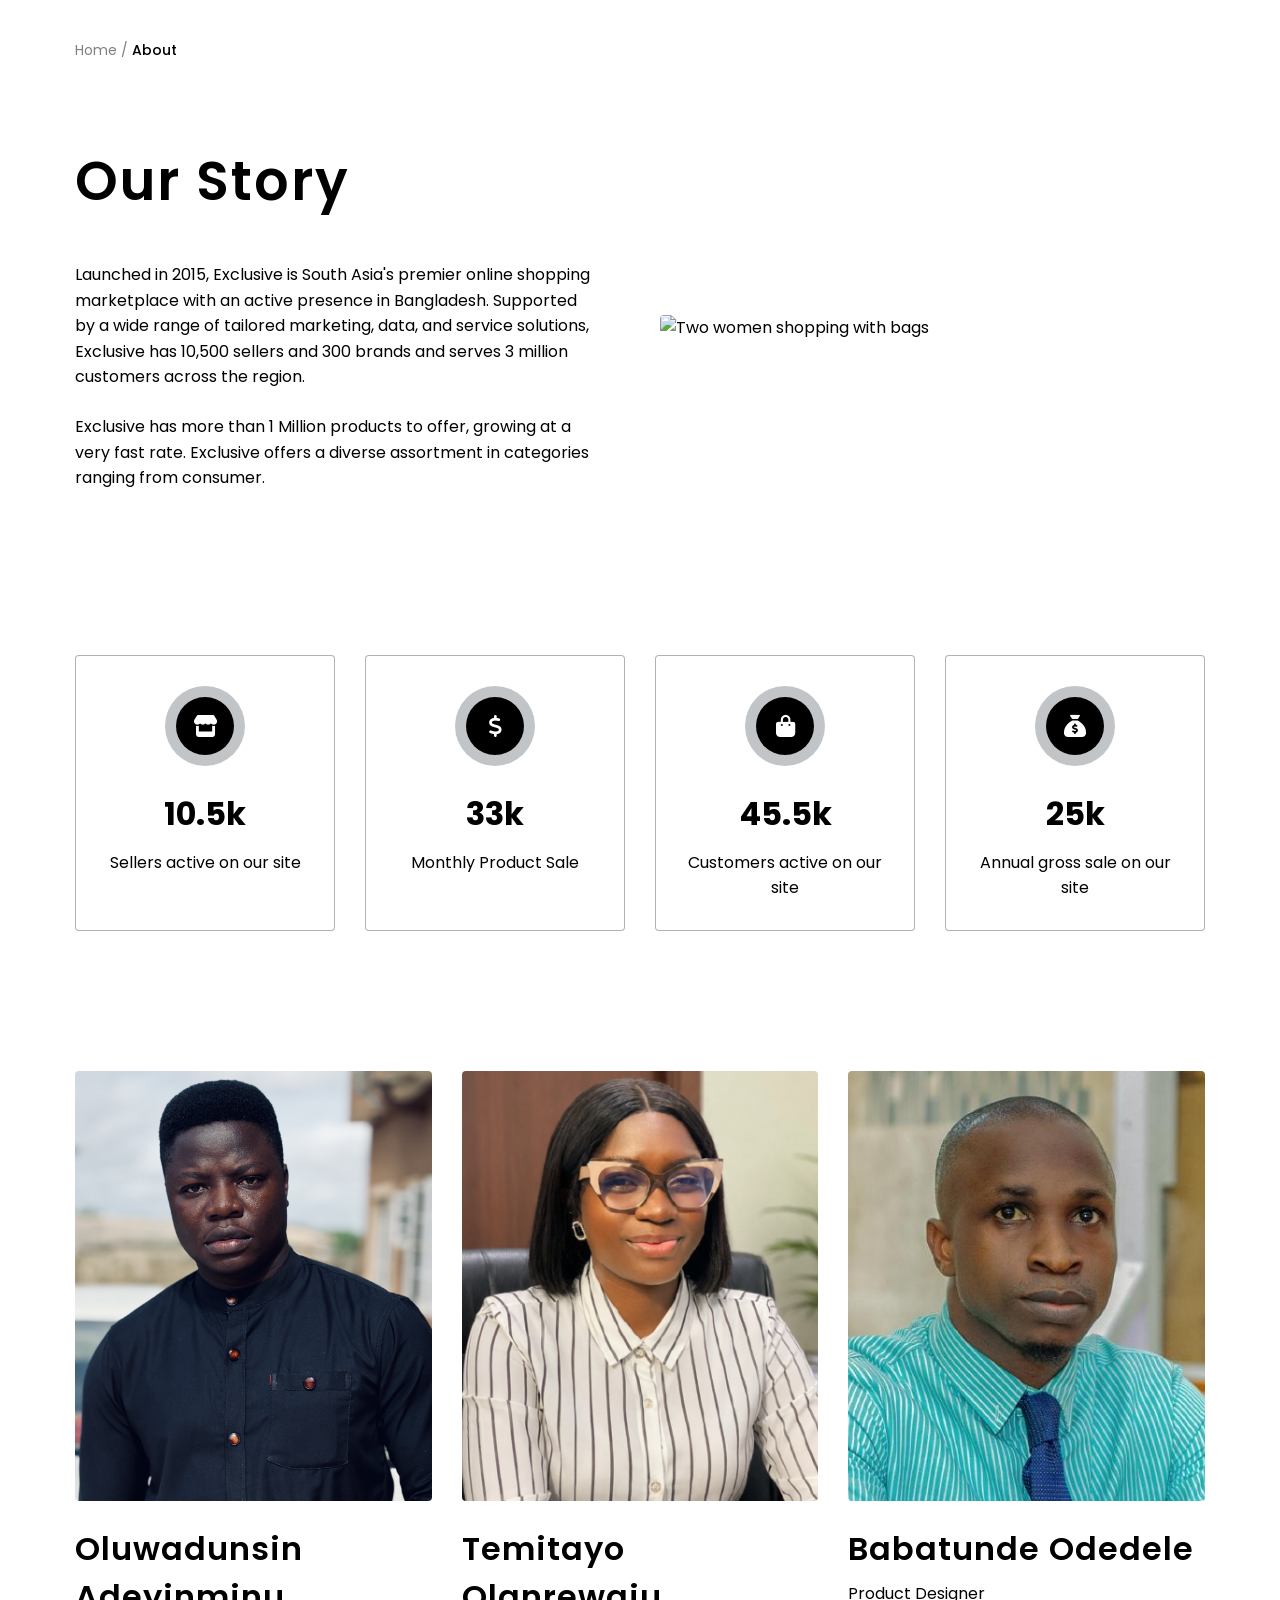
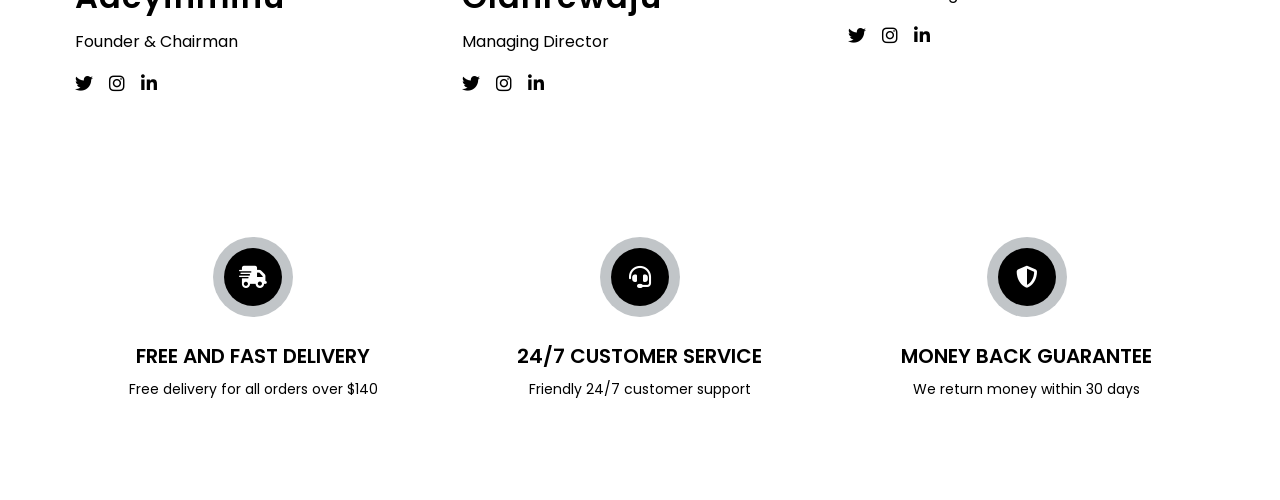
==== about.html @ fd15585c "AboutandWishlist" ====
<!DOCTYPE html>
<html lang="en">
<head>
  <meta charset="UTF-8">
  <meta name="viewport" content="width=device-width, initial-scale=1.0">
  <title>About Us - Exclusive</title>
  <link rel="stylesheet" href="wishandabout.css">
  <link rel="stylesheet" href="https://cdnjs.cloudflare.com/ajax/libs/font-awesome/6.4.0/css/all.min.css">
</head>
<body>

  <div class="container">
    <nav class="breadcrumb">
      <a href="#">Home</a> / <span>About</span>
    </nav>

    <section class="story-section">
      <div class="story-content">
        <h1>Our Story</h1>
        <p>
          Launched in 2015, Exclusive is South Asia's premier online shopping 
          marketplace with an active presence in Bangladesh. Supported 
          by a wide range of tailored marketing, data, and service solutions, 
          Exclusive has 10,500 sellers and 300 brands and serves 3 
          million customers across the region.
        </p>
        <p>
          Exclusive has more than 1 Million products to offer, growing at a 
          very fast rate. Exclusive offers a diverse assortment in categories 
          ranging from consumer.
        </p>
      </div>
      <div class="story-image">
        <img src="https://images.unsplash.com/photo-1483985988355-763728e1935b?auto=format&fit=crop&q=80&w=1000" alt="Two women shopping with bags">
      </div>
    </section>

    <section class="stats-section">
      <div class="stat-card">
        <div class="icon-wrapper">
          <div class="icon-inner">
            <i class="fa-solid fa-store"></i>
          </div>
        </div>
        <h2>10.5k</h2>
        <p>Sellers active on our site</p>
      </div>

      <div class="stat-card">
        <div class="icon-wrapper">
          <div class="icon-inner">
            <i class="fa-solid fa-dollar-sign"></i>
          </div>
        </div>
        <h2>33k</h2>
        <p>Monthly Product Sale</p>
      </div>

      <div class="stat-card">
        <div class="icon-wrapper">
          <div class="icon-inner">
            <i class="fa-solid fa-bag-shopping"></i>
          </div>
        </div>
        <h2>45.5k</h2>
        <p>Customers active on our site</p>
      </div>

      <div class="stat-card">
        <div class="icon-wrapper">
          <div class="icon-inner">
            <i class="fa-solid fa-sack-dollar"></i>
          </div>
        </div>
        <h2>25k</h2>
        <p>Annual gross sale on our site</p>
      </div>
    </section>

    <section class="team-section">
      <div class="team-grid">
        <div class="team-card">
          <div class="team-img-wrapper">
            <img src="Images\IMG_2242.PNG">
          </div>
          <h3>Oluwadunsin Adeyinminu</h3>
          <p class="role">Founder & Chairman</p>
          <div class="social-links">
            <a href="#"><i class="fa-brands fa-twitter"></i></a>
            <a href="#"><i class="fa-brands fa-instagram"></i></a>
            <a href="#"><i class="fa-brands fa-linkedin-in"></i></a>
          </div>
        </div>

        <div class="team-card">
          <div class="team-img-wrapper">
            <img src="Images\TeeCrown.png">
          </div>
          <h3>Temitayo Olanrewaju</h3>
          <p class="role">Managing Director</p>
          <div class="social-links">
            <a href="#"><i class="fa-brands fa-twitter"></i></a>
            <a href="#"><i class="fa-brands fa-instagram"></i></a>
            <a href="#"><i class="fa-brands fa-linkedin-in"></i></a>
          </div>
        </div>

        <div class="team-card">
          <div class="team-img-wrapper">
            <img src="Images\Registrar.jpg">
          </div>
          <h3>Babatunde Odedele</h3>
          <p class="role">Product Designer</p>
          <div class="social-links">
            <a href="#"><i class="fa-brands fa-twitter"></i></a>
            <a href="#"><i class="fa-brands fa-instagram"></i></a>
            <a href="#"><i class="fa-brands fa-linkedin-in"></i></a>
          </div>
        </div>
      </div>

      <!-- <div class="dots-navigation">
        <span class="dot"></span>
        <span class="dot"></span>
        <span class="dot active"></span>
        <span class="dot"></span>
        <span class="dot"></span>
      </div> -->
    </section>

    <section class="features-section">
      <div class="feature-card">
        <div class="icon-wrapper">
          <div class="icon-inner">
            <i class="fa-solid fa-truck-fast"></i>
          </div>
        </div>
        <h3>FREE AND FAST DELIVERY</h3>
        <p>Free delivery for all orders over $140</p>
      </div>

      <div class="feature-card">
        <div class="icon-wrapper">
          <div class="icon-inner">
            <i class="fa-solid fa-headset"></i>
          </div>
        </div>
        <h3>24/7 CUSTOMER SERVICE</h3>
        <p>Friendly 24/7 customer support</p>
      </div>

      <div class="feature-card">
        <div class="icon-wrapper">
          <div class="icon-inner">
            <i class="fa-solid fa-shield-halved"></i>
          </div>
        </div>
        <h3>MONEY BACK GUARANTEE</h3>
        <p>We return money within 30 days</p>
      </div>
    </section>
  </div>

</body>
</html>
---- wishandabout.css ----
/* Google Font Import */
@import url('https://fonts.googleapis.com/css2?family=Poppins:wght@400;500;600;700&display=swap');

* {
  margin: 0;
  padding: 0;
  box-sizing: border-box;
  font-family: 'Poppins', sans-serif;
}

body {
  color: #000;
  background-color: #fff;
  padding: 40px 0 100px 0;
}

.container {
  max-width: 1170px;
  margin: 0 auto;
  padding: 0 20px;
}

/* Breadcrumb Navigation */
.breadcrumb {
  font-size: 14px;
  color: #808080;
  margin-bottom: 80px;
}

.breadcrumb a {
  color: #808080;
  text-decoration: none;
}

.breadcrumb span {
  color: #000;
  font-weight: 500;
}

/* Our Story Section */
.story-section {
  display: flex;
  align-items: center;
  justify-content: space-between;
  gap: 60px;
  margin-bottom: 140px;
}

.story-content {
  flex: 1;
  max-width: 525px;
}

.story-content h1 {
  font-size: 54px;
  font-weight: 600;
  letter-spacing: 2px;
  margin-bottom: 40px;
}

.story-content p {
  font-size: 16px;
  line-height: 1.6;
  color: #000;
  margin-bottom: 24px;
}

.story-image {
  flex: 1;
}

.story-image img {
  width: 100%;
  height: 500px;
  object-fit: cover;
  border-radius: 4px;
}

/* Common Icon Style (Dual Circle Pattern) */
.icon-wrapper {
  width: 80px;
  height: 80px;
  background-color: #c1c5c8;
  border-radius: 50%;
  display: flex;
  align-items: center;
  justify-content: center;
  margin: 0 auto 24px auto;
  transition: background-color 0.3s ease;
}

.icon-inner {
  width: 58px;
  height: 58px;
  background-color: #000;
  border-radius: 50%;
  display: flex;
  align-items: center;
  justify-content: center;
  color: #fff;
  font-size: 22px;
  transition: all 0.3s ease;
}

/* Statistics Section */
.stats-section {
  display: grid;
  grid-template-columns: repeat(4, 1fr);
  gap: 30px;
  margin-bottom: 140px;
}

.stat-card {
  border: 1px solid rgba(0, 0, 0, 0.3);
  border-radius: 4px;
  padding: 30px 20px;
  text-align: center;
  transition: all 0.3s ease;
  background-color: #fff;
  cursor: pointer;
}

.stat-card h2 {
  font-size: 32px;
  font-weight: 700;
  margin-bottom: 12px;
}

.stat-card p {
  font-size: 16px;
  color: #000;
}

/* Hover Effect for Stat Cards */
.stat-card:hover {
  background-color: #e04f52;
  border-color: #e04f52;
  color: #fff;
  box-shadow: 0px 10px 20px rgba(224, 79, 82, 0.2);
}

.stat-card:hover .icon-wrapper {
  background-color: #e98082;
}

.stat-card:hover .icon-inner {
  background-color: #fff;
  color: #000;
}

.stat-card:hover p {
  color: #fff;
}

/* Team Section */
.team-section {
  margin-bottom: 140px;
}

.team-grid {
  display: grid;
  grid-template-columns: repeat(3, 1fr);
  gap: 30px;
  margin-bottom: 40px;
}

.team-card {
  text-align: left;
}

.team-img-wrapper {
  background-color: #f5f5f5;
  border-radius: 4px;
  overflow: hidden;
  margin-bottom: 24px;
  height: 430px;
}

.team-img-wrapper img {
  width: 100%;
  height: 100%;
  object-fit: cover;
}

.team-card h3 {
  font-size: 32px;
  font-weight: 600;
  letter-spacing: 1px;
  margin-bottom: 8px;
}

.team-card .role {
  font-size: 16px;
  color: #000;
  margin-bottom: 16px;
}

.social-links {
  display: flex;
  gap: 16px;
}

.social-links a {
  color: #000;
  font-size: 18px;
  text-decoration: none;
  transition: color 0.2s ease;
}

.social-links a:hover {
  color: #e04f52;
}

/* Dots Navigation */
.dots-navigation {
  display: flex;
  justify-content: center;
  align-items: center;
  gap: 12px;
}

.dot {
  width: 12px;
  height: 12px;
  background-color: #b3b3b3;
  border-radius: 50%;
  cursor: pointer;
}

.dot.active {
  background-color: #e04f52;
  border: 2px solid #fff;
  outline: 2px solid #e04f52;
}

/* Services / Features Section */
.features-section {
  display: grid;
  grid-template-columns: repeat(3, 1fr);
  gap: 30px;
  text-align: center;
}

.feature-card h3 {
  font-size: 20px;
  font-weight: 600;
  margin-bottom: 8px;
}

.feature-card p {
  font-size: 14px;
  color: #000;
}


/* =========WishList Page======== */

.container {
  max-width: 1170px;
  margin: 0 auto;
}

/* Sections */
.products-section {
  margin-bottom: 80px;
}

.section-header {
  display: flex;
  justify-content: space-between;
  align-items: center;
  margin-bottom: 30px;
}

.section-header h2 {
  font-size: 20px;
  font-weight: 500;
}

.section-title-wrapper {
  display: flex;
  align-items: center;
  gap: 12px;
}

.red-block {
  width: 16px;
  height: 32px;
  background-color: #db4444;
  border-radius: 4px;
}

/* Header Action Buttons */
.btn-outline {
  padding: 12px 32px;
  background: transparent;
  border: 1px solid rgba(0, 0, 0, 0.3);
  border-radius: 4px;
  font-weight: 500;
  font-size: 14px;
  cursor: pointer;
  transition: all 0.2s ease;
}

.btn-outline:hover {
  background-color: #000;
  color: #fff;
  border-color: #000;
}

/* Product Grid */
.product-grid {
  display: grid;
  grid-template-columns: repeat(4, 1fr);
  gap: 30px;
}

/* Product Card */
.product-card {
  display: flex;
  flex-direction: column;
}

.image-box {
  position: relative;
  background-color: #f5f5f5;
  border-radius: 4px;
  height: 250px;
  display: flex;
  justify-content: center;
  align-items: center;
  overflow: hidden;
}

.image-box img {
  max-width: 80%;
  max-height: 160px;
  object-fit: contain;
}

/* Badges */
.badge {
  position: absolute;
  top: 12px;
  left: 12px;
  padding: 4px 12px;
  border-radius: 4px;
  color: #ffffff;
  font-size: 12px;
  font-weight: 400;
}

.badge-discount {
  background-color: #db4444;
}

.badge-new {
  background-color: #00ff66;
  color: #000;
}

/* Top Right Icon Buttons */
.icon-btn {
  position: absolute;
  top: 12px;
  right: 12px;
  width: 34px;
  height: 34px;
  border-radius: 50%;
  background-color: #ffffff;
  border: none;
  display: flex;
  justify-content: center;
  align-items: center;
  cursor: pointer;
  font-size: 14px;
  transition: background-color 0.2s ease;
}

.icon-btn:hover {
  background-color: #e5e5e5;
}

/* Add To Cart Button */
.add-to-cart-btn {
  position: absolute;
  bottom: 0;
  width: 100%;
  padding: 10px 0;
  background-color: #000000;
  color: #ffffff;
  border: none;
  font-size: 12px;
  font-weight: 400;
  cursor: pointer;
  display: flex;
  justify-content: center;
  align-items: center;
  gap: 8px;
  transition: opacity 0.2s ease;
}

.add-to-cart-btn:hover {
  opacity: 0.85;
}

/* Product Info */
.product-info {
  margin-top: 12px;
}

.product-title {
  font-size: 15px;
  font-weight: 500;
  margin-bottom: 6px;
  color: #000000;
  white-space: nowrap;
  overflow: hidden;
  text-overflow: ellipsis;
}

.price-container {
  display: flex;
  gap: 12px;
  align-items: center;
  font-size: 15px;
  font-weight: 500;
  margin-bottom: 6px;
}

.current-price {
  color: #db4444;
}

.old-price {
  color: #7d8184;
  text-decoration: line-through;
}

.rating {
  display: flex;
  align-items: center;
  gap: 6px;
  font-size: 14px;
}

.stars {
  color: #ffad33;
  letter-spacing: 1px;
}

.rating-count {
  color: #7d8184;
  font-size: 13px;
  font-weight: 600;
}
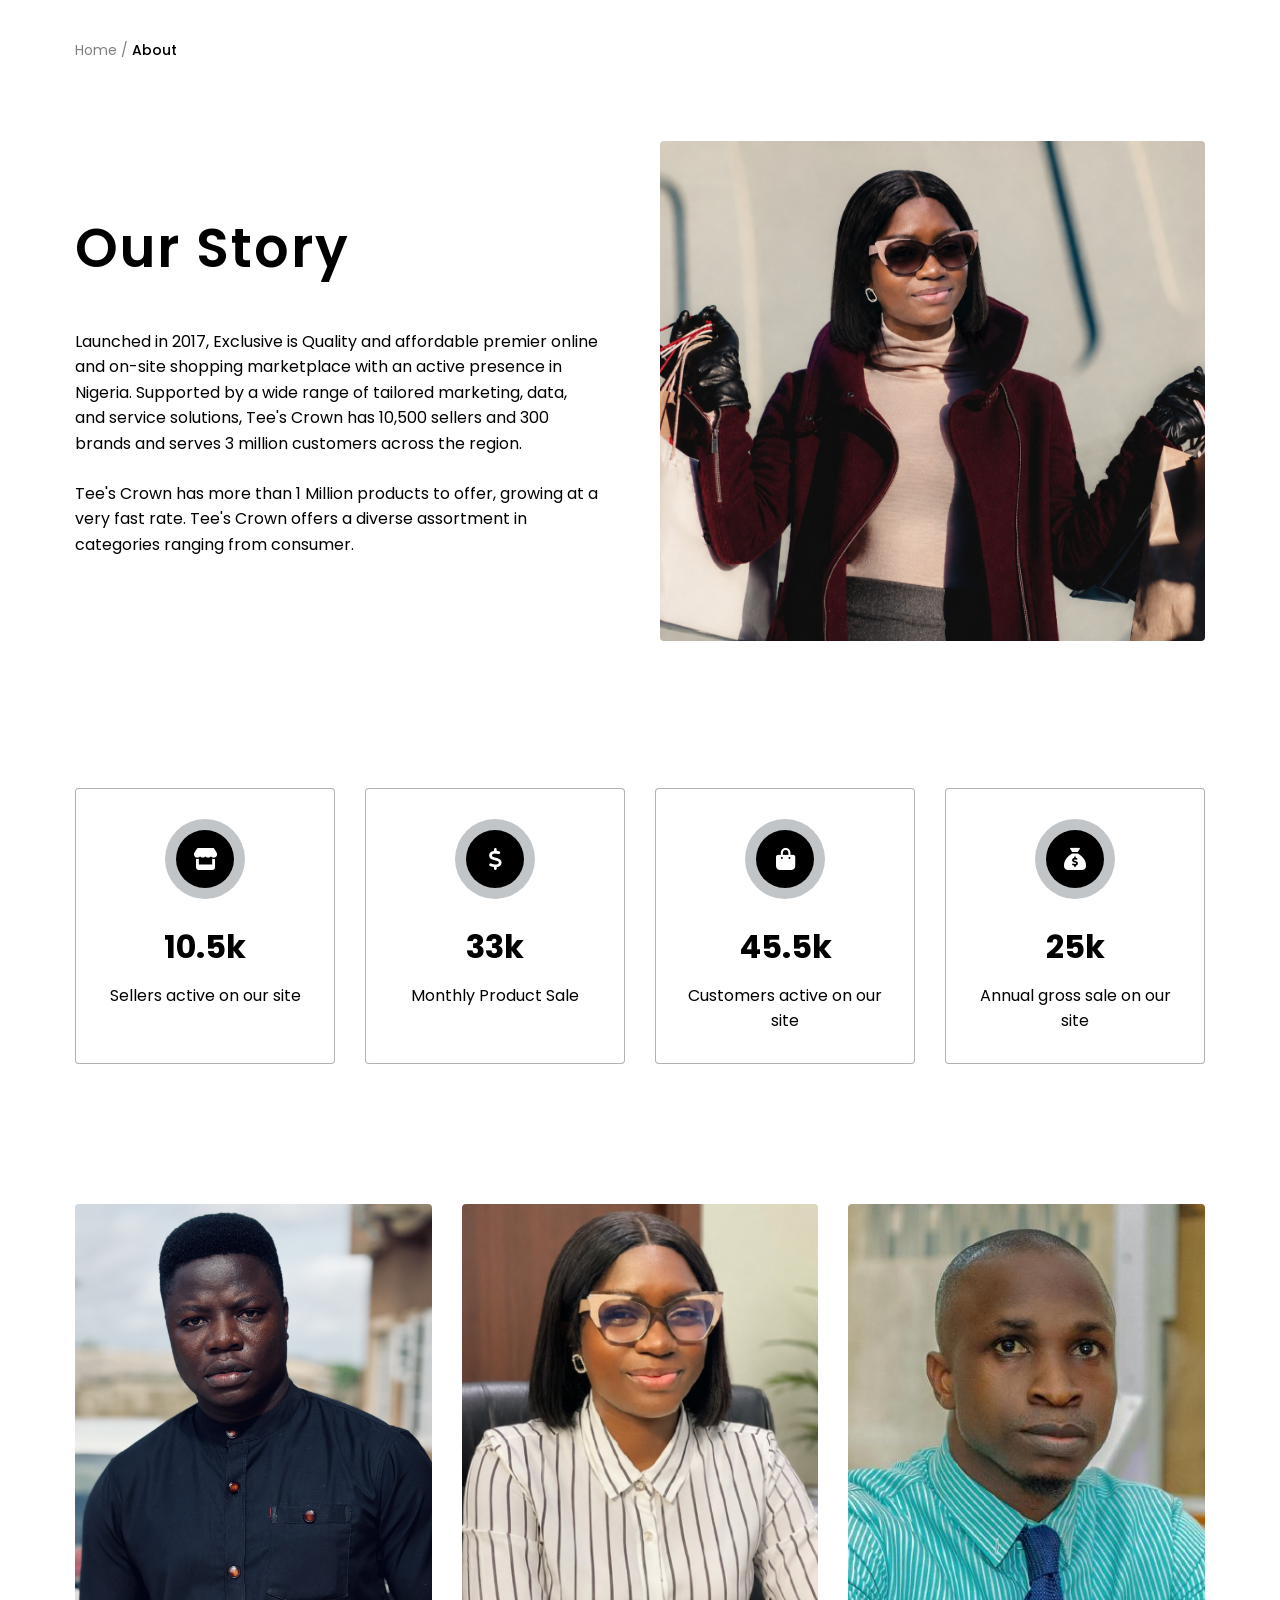
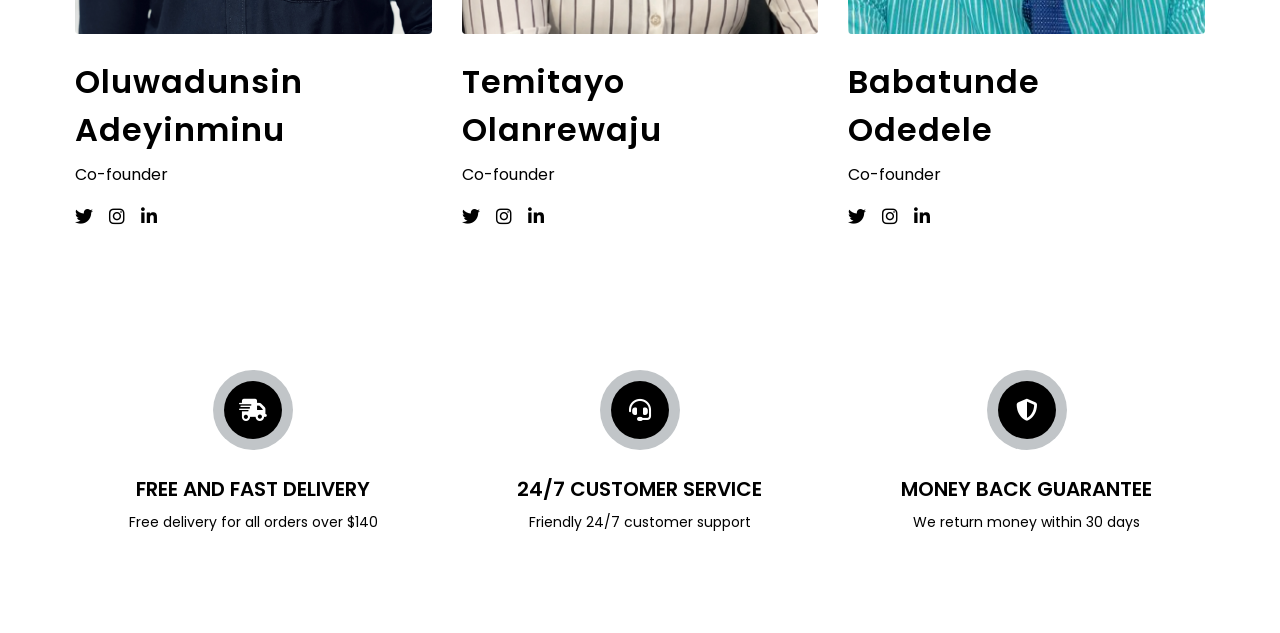
==== commit ef31881a: "updated version" ====
--- a/about.html
+++ b/about.html
@@ -1,5 +1,6 @@
 <!DOCTYPE html>
 <html lang="en">
+
 <head>
   <meta charset="UTF-8">
   <meta name="viewport" content="width=device-width, initial-scale=1.0">
@@ -7,31 +8,32 @@
   <link rel="stylesheet" href="wishandabout.css">
   <link rel="stylesheet" href="https://cdnjs.cloudflare.com/ajax/libs/font-awesome/6.4.0/css/all.min.css">
 </head>
+
 <body>
 
   <div class="container">
     <nav class="breadcrumb">
-      <a href="#">Home</a> / <span>About</span>
+      <a href="index.html">Home</a> / <span>About</span>
     </nav>
 
     <section class="story-section">
       <div class="story-content">
         <h1>Our Story</h1>
         <p>
-          Launched in 2015, Exclusive is South Asia's premier online shopping 
-          marketplace with an active presence in Bangladesh. Supported 
-          by a wide range of tailored marketing, data, and service solutions, 
-          Exclusive has 10,500 sellers and 300 brands and serves 3 
+          Launched in 2017, Exclusive is Quality and affordable premier online and on-site
+          shopping marketplace with an active presence in Nigeria. Supported
+          by a wide range of tailored marketing, data, and service solutions,
+          Tee's Crown has 10,500 sellers and 300 brands and serves 3
           million customers across the region.
         </p>
         <p>
-          Exclusive has more than 1 Million products to offer, growing at a 
-          very fast rate. Exclusive offers a diverse assortment in categories 
+          Tee's Crown has more than 1 Million products to offer, growing at a
+          very fast rate. Tee's Crown offers a diverse assortment in categories
           ranging from consumer.
         </p>
       </div>
       <div class="story-image">
-        <img src="https://images.unsplash.com/photo-1483985988355-763728e1935b?auto=format&fit=crop&q=80&w=1000" alt="Two women shopping with bags">
+        <img src="Images\DB59B5F2-E3BA-4A04-A48A-94F8B6CB1814.png">
       </div>
     </section>
 
@@ -84,7 +86,7 @@
             <img src="Images\IMG_2242.PNG">
           </div>
           <h3>Oluwadunsin Adeyinminu</h3>
-          <p class="role">Founder & Chairman</p>
+          <p class="role">Co-founder</p>
           <div class="social-links">
             <a href="#"><i class="fa-brands fa-twitter"></i></a>
             <a href="#"><i class="fa-brands fa-instagram"></i></a>
@@ -97,7 +99,7 @@
             <img src="Images\TeeCrown.png">
           </div>
           <h3>Temitayo Olanrewaju</h3>
-          <p class="role">Managing Director</p>
+          <p class="role">Co-founder</p>
           <div class="social-links">
             <a href="#"><i class="fa-brands fa-twitter"></i></a>
             <a href="#"><i class="fa-brands fa-instagram"></i></a>
@@ -109,8 +111,8 @@
           <div class="team-img-wrapper">
             <img src="Images\Registrar.jpg">
           </div>
-          <h3>Babatunde Odedele</h3>
-          <p class="role">Product Designer</p>
+          <h3>Babatunde <br> Odedele</h3>
+          <p class="role">Co-founder</p>
           <div class="social-links">
             <a href="#"><i class="fa-brands fa-twitter"></i></a>
             <a href="#"><i class="fa-brands fa-instagram"></i></a>
@@ -162,4 +164,5 @@
   </div>
 
 </body>
+
 </html>
